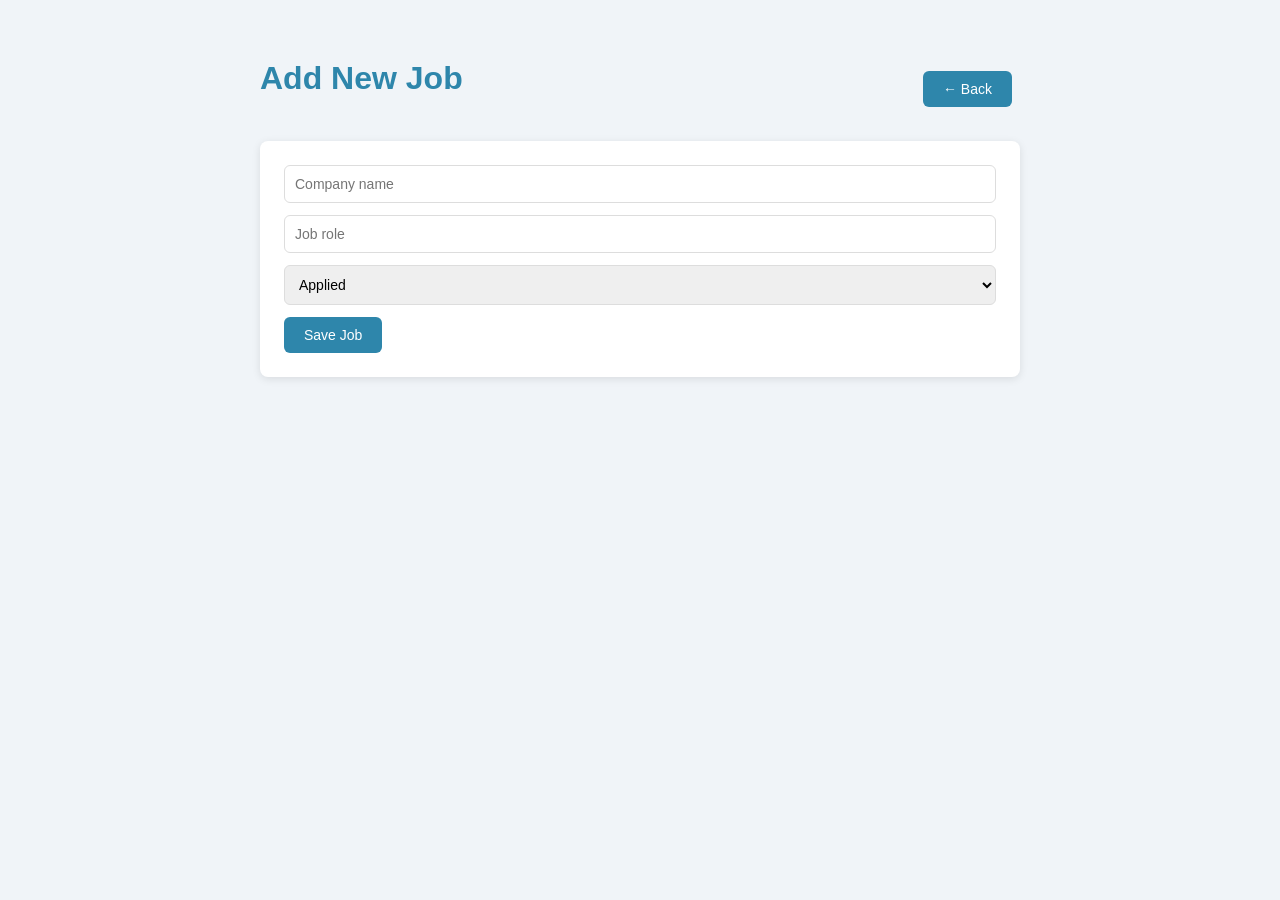
==== frontend/add-job.html @ fbddfb61 "add frontend login dashboard and add job pages" ====
<!doctype html>
<html lang="en">
  <head>
    <meta charset="UTF-8" />
    <meta name="viewport" content="width=device-width, initial-scale=1.0" />
    <title>Job Tracker — Add Job</title>
    <link rel="stylesheet" href="style.css" />
  </head>
  <body>
    <div class="container">
      <div class="nav">
        <h1>Add New Job</h1>
        <button onclick="goToDashboard()">← Back</button>
      </div>

      <div class="card">
        <input type="text" id="company" placeholder="Company name" />
        <input type="text" id="role" placeholder="Job role" />
        <select id="status">
          <option value="applied">Applied</option>
          <option value="interview">Interview</option>
          <option value="offer">Offer</option>
          <option value="rejected">Rejected</option>
        </select>
        <button onclick="addJob()">Save Job</button>
        <p id="message"></p>
      </div>
    </div>

    <script src="app.js"></script>
  </body>
</html>
---- frontend/style.css ----
* {
  margin: 0;
  padding: 0;
  box-sizing: border-box;
}

body {
  font-family: Arial, sans-serif;
  background-color: #f0f4f8;
  color: #333;
}

.container {
  max-width: 800px;
  margin: 40px auto;
  padding: 20px;
}

h1 {
  color: #2e86ab;
  margin-bottom: 20px;
}

h2 {
  color: #1a1a2e;
  margin-bottom: 16px;
}

.card {
  background: white;
  border-radius: 8px;
  padding: 24px;
  margin-bottom: 20px;
  box-shadow: 0 2px 8px rgba(0, 0, 0, 0.1);
}

input {
  width: 100%;
  padding: 10px;
  margin-bottom: 12px;
  border: 1px solid #ddd;
  border-radius: 6px;
  font-size: 14px;
}

button {
  background-color: #2e86ab;
  color: white;
  border: none;
  padding: 10px 20px;
  border-radius: 6px;
  cursor: pointer;
  font-size: 14px;
  margin-right: 8px;
}

button:hover {
  background-color: #1a6a8a;
}

button.danger {
  background-color: #e74c3c;
}

button.danger:hover {
  background-color: #c0392b;
}

.stats {
  display: flex;
  gap: 16px;
  margin-bottom: 24px;
  flex-wrap: wrap;
}

.stat-card {
  background: white;
  border-radius: 8px;
  padding: 16px 24px;
  text-align: center;
  box-shadow: 0 2px 8px rgba(0, 0, 0, 0.1);
  flex: 1;
}

.stat-card h3 {
  font-size: 32px;
  color: #2e86ab;
}

.stat-card p {
  color: #888;
  font-size: 13px;
  margin-top: 4px;
}

.job-card {
  background: white;
  border-radius: 8px;
  padding: 16px 20px;
  margin-bottom: 12px;
  box-shadow: 0 2px 8px rgba(0, 0, 0, 0.1);
  display: flex;
  justify-content: space-between;
  align-items: center;
}

.job-info h3 {
  color: #1a1a2e;
  margin-bottom: 4px;
}

.job-info p {
  color: #888;
  font-size: 13px;
}

.status {
  padding: 4px 12px;
  border-radius: 20px;
  font-size: 12px;
  font-weight: bold;
  text-transform: uppercase;
}

.status.applied {
  background: #d5f5e3;
  color: #27ae60;
}
.status.interview {
  background: #d6eaf8;
  color: #2980b9;
}
.status.offer {
  background: #fef9e7;
  color: #f39c12;
}
.status.rejected {
  background: #fadbd8;
  color: #e74c3c;
}

.error {
  color: #e74c3c;
  margin-top: 8px;
  font-size: 14px;
}
.success {
  color: #27ae60;
  margin-top: 8px;
  font-size: 14px;
}

.nav {
  display: flex;
  justify-content: space-between;
  align-items: center;
  margin-bottom: 24px;
}

select {
  padding: 10px;
  margin-bottom: 12px;
  border: 1px solid #ddd;
  border-radius: 6px;
  font-size: 14px;
  width: 100%;
}
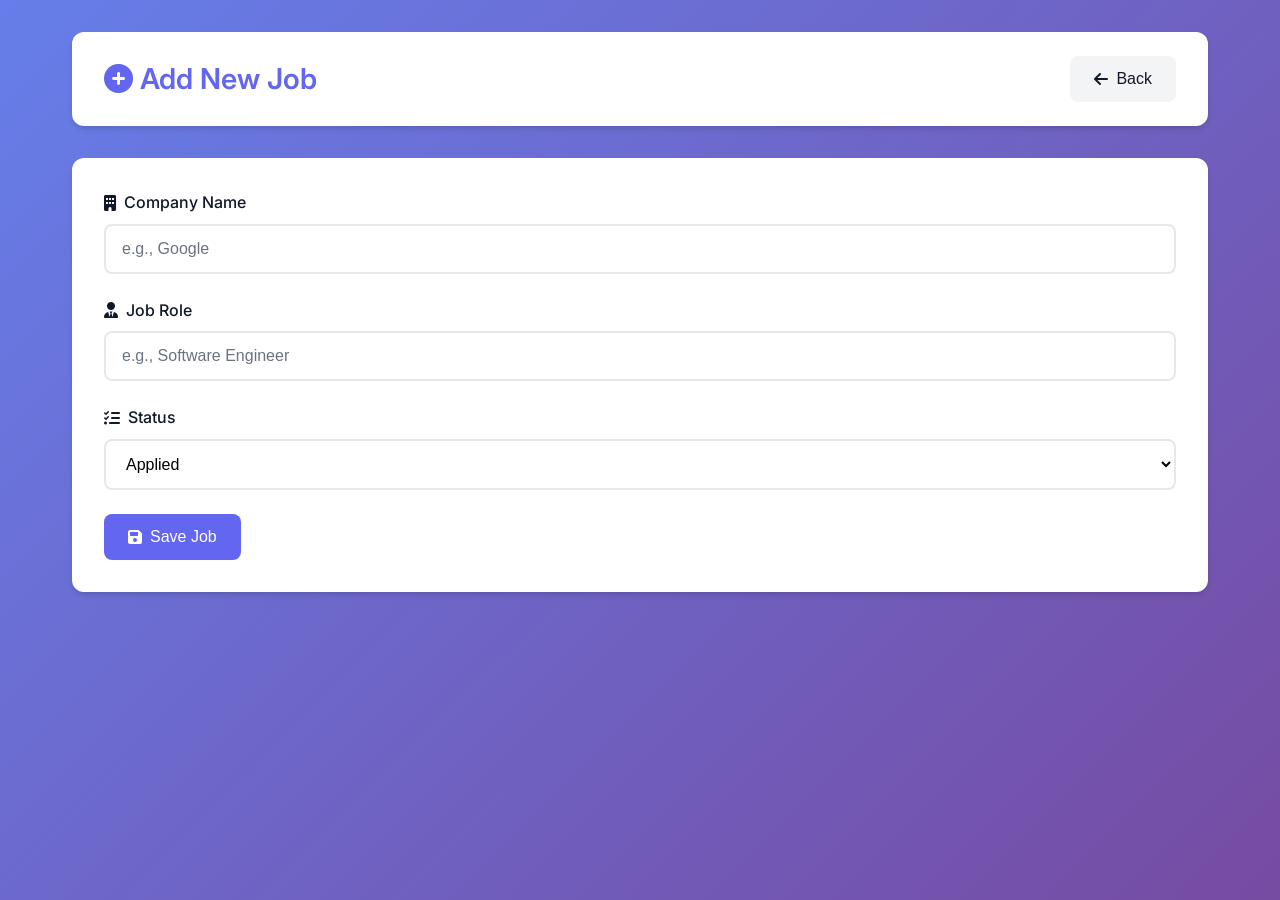
==== commit f61c81c6: "design updated" ====
--- a/frontend/add-job.html
+++ b/frontend/add-job.html
@@ -5,24 +5,64 @@
     <meta name="viewport" content="width=device-width, initial-scale=1.0" />
     <title>Job Tracker — Add Job</title>
     <link rel="stylesheet" href="style.css" />
+    <link
+      href="https://fonts.googleapis.com/css2?family=Inter:wght@300;400;500;600;700&display=swap"
+      rel="stylesheet"
+    />
+    <link
+      rel="stylesheet"
+      href="https://cdnjs.cloudflare.com/ajax/libs/font-awesome/6.0.0/css/all.min.css"
+    />
   </head>
   <body>
     <div class="container">
-      <div class="nav">
-        <h1>Add New Job</h1>
-        <button onclick="goToDashboard()">← Back</button>
-      </div>
+      <nav class="nav">
+        <h1><i class="fas fa-plus-circle"></i> Add New Job</h1>
+        <button onclick="goToDashboard()" class="secondary">
+          <i class="fas fa-arrow-left"></i> Back
+        </button>
+      </nav>
 
       <div class="card">
-        <input type="text" id="company" placeholder="Company name" />
-        <input type="text" id="role" placeholder="Job role" />
-        <select id="status">
-          <option value="applied">Applied</option>
-          <option value="interview">Interview</option>
-          <option value="offer">Offer</option>
-          <option value="rejected">Rejected</option>
-        </select>
-        <button onclick="addJob()">Save Job</button>
+        <form
+          onsubmit="
+            event.preventDefault();
+            addJob();
+          "
+        >
+          <div class="form-group">
+            <label for="company"
+              ><i class="fas fa-building"></i> Company Name</label
+            >
+            <input
+              type="text"
+              id="company"
+              placeholder="e.g., Google"
+              required
+            />
+          </div>
+          <div class="form-group">
+            <label for="role"><i class="fas fa-user-tie"></i> Job Role</label>
+            <input
+              type="text"
+              id="role"
+              placeholder="e.g., Software Engineer"
+              required
+            />
+          </div>
+          <div class="form-group">
+            <label for="status"><i class="fas fa-tasks"></i> Status</label>
+            <select id="status" required>
+              <option value="applied">Applied</option>
+              <option value="interview">Interview</option>
+              <option value="offer">Offer</option>
+              <option value="rejected">Rejected</option>
+            </select>
+          </div>
+          <button type="submit" class="primary">
+            <i class="fas fa-save"></i> Save Job
+          </button>
+        </form>
         <p id="message"></p>
       </div>
     </div>
--- a/frontend/style.css
+++ b/frontend/style.css
@@ -1,167 +1,397 @@
+/* Reset and Base Styles */
 * {
   margin: 0;
   padding: 0;
   box-sizing: border-box;
 }
 
+:root {
+  --primary-color: #6366f1;
+  --primary-dark: #4f46e5;
+  --secondary-color: #f3f4f6;
+  --accent-color: #10b981;
+  --danger-color: #ef4444;
+  --text-primary: #111827;
+  --text-secondary: #6b7280;
+  --bg-primary: #ffffff;
+  --bg-secondary: #f9fafb;
+  --shadow:
+    0 4px 6px -1px rgba(0, 0, 0, 0.1), 0 2px 4px -1px rgba(0, 0, 0, 0.06);
+  --border-radius: 12px;
+  --transition: all 0.3s ease;
+}
+
 body {
-  font-family: Arial, sans-serif;
-  background-color: #f0f4f8;
-  color: #333;
+  font-family:
+    "Inter",
+    -apple-system,
+    BlinkMacSystemFont,
+    "Segoe UI",
+    Roboto,
+    sans-serif;
+  background: linear-gradient(135deg, #667eea 0%, #764ba2 100%);
+  min-height: 100vh;
+  color: var(--text-primary);
+  line-height: 1.6;
 }
 
 .container {
+  max-width: 1200px;
+  margin: 0 auto;
+  padding: 2rem;
+  min-height: 100vh;
+}
+
+/* Header */
+.header {
+  text-align: center;
+  margin-bottom: 3rem;
+  color: white;
+}
+
+.header h1 {
+  font-size: 3rem;
+  font-weight: 700;
+  margin-bottom: 0.5rem;
+  text-shadow: 0 2px 4px rgba(0, 0, 0, 0.3);
+}
+
+.header p {
+  font-size: 1.2rem;
+  opacity: 0.9;
+}
+
+/* Navigation */
+.nav {
+  display: flex;
+  justify-content: space-between;
+  align-items: center;
+  margin-bottom: 2rem;
+  background: var(--bg-primary);
+  padding: 1.5rem 2rem;
+  border-radius: var(--border-radius);
+  box-shadow: var(--shadow);
+}
+
+.nav h1 {
+  font-size: 1.8rem;
+  font-weight: 600;
+  color: var(--primary-color);
+}
+
+.nav-buttons {
+  display: flex;
+  gap: 1rem;
+}
+
+/* Cards */
+.card {
+  background: var(--bg-primary);
+  border-radius: var(--border-radius);
+  padding: 2rem;
+  margin-bottom: 2rem;
+  box-shadow: var(--shadow);
+  transition: var(--transition);
+}
+
+.card:hover {
+  transform: translateY(-2px);
+  box-shadow:
+    0 10px 25px -3px rgba(0, 0, 0, 0.1),
+    0 4px 6px -2px rgba(0, 0, 0, 0.05);
+}
+
+.card h2 {
+  color: var(--text-primary);
+  margin-bottom: 1.5rem;
+  font-size: 1.5rem;
+  font-weight: 600;
+  display: flex;
+  align-items: center;
+  gap: 0.5rem;
+}
+
+/* Auth Container */
+.auth-container {
+  display: grid;
+  grid-template-columns: 1fr 1fr;
+  gap: 2rem;
   max-width: 800px;
-  margin: 40px auto;
-  padding: 20px;
-}
-
-h1 {
-  color: #2e86ab;
-  margin-bottom: 20px;
-}
-
-h2 {
-  color: #1a1a2e;
-  margin-bottom: 16px;
-}
-
-.card {
-  background: white;
+  margin: 0 auto;
+}
+
+@media (max-width: 768px) {
+  .auth-container {
+    grid-template-columns: 1fr;
+  }
+}
+
+/* Form Styles */
+.form-group {
+  margin-bottom: 1.5rem;
+}
+
+.form-group label {
+  display: block;
+  margin-bottom: 0.5rem;
+  font-weight: 500;
+  color: var(--text-primary);
+  display: flex;
+  align-items: center;
+  gap: 0.5rem;
+}
+
+input,
+select {
+  width: 100%;
+  padding: 0.875rem 1rem;
+  border: 2px solid #e5e7eb;
   border-radius: 8px;
-  padding: 24px;
-  margin-bottom: 20px;
-  box-shadow: 0 2px 8px rgba(0, 0, 0, 0.1);
-}
-
-input {
-  width: 100%;
-  padding: 10px;
-  margin-bottom: 12px;
-  border: 1px solid #ddd;
-  border-radius: 6px;
-  font-size: 14px;
-}
-
+  font-size: 1rem;
+  transition: var(--transition);
+  background: var(--bg-primary);
+}
+
+input:focus,
+select:focus {
+  outline: none;
+  border-color: var(--primary-color);
+  box-shadow: 0 0 0 3px rgba(99, 102, 241, 0.1);
+}
+
+input::placeholder {
+  color: var(--text-secondary);
+}
+
+/* Buttons */
 button {
-  background-color: #2e86ab;
+  background: var(--primary-color);
   color: white;
   border: none;
-  padding: 10px 20px;
-  border-radius: 6px;
+  padding: 0.875rem 1.5rem;
+  border-radius: 8px;
   cursor: pointer;
-  font-size: 14px;
-  margin-right: 8px;
+  font-size: 1rem;
+  font-weight: 500;
+  transition: var(--transition);
+  display: inline-flex;
+  align-items: center;
+  gap: 0.5rem;
+  text-decoration: none;
 }
 
 button:hover {
-  background-color: #1a6a8a;
+  background: var(--primary-dark);
+  transform: translateY(-1px);
+}
+
+button.primary {
+  background: var(--primary-color);
+}
+
+button.secondary {
+  background: var(--secondary-color);
+  color: var(--text-primary);
+}
+
+button.secondary:hover {
+  background: #e5e7eb;
 }
 
 button.danger {
-  background-color: #e74c3c;
+  background: var(--danger-color);
 }
 
 button.danger:hover {
-  background-color: #c0392b;
-}
-
+  background: #dc2626;
+}
+
+/* Stats */
 .stats {
-  display: flex;
-  gap: 16px;
-  margin-bottom: 24px;
-  flex-wrap: wrap;
+  display: grid;
+  grid-template-columns: repeat(auto-fit, minmax(200px, 1fr));
+  gap: 1.5rem;
+  margin-bottom: 3rem;
 }
 
 .stat-card {
-  background: white;
-  border-radius: 8px;
-  padding: 16px 24px;
+  background: var(--bg-primary);
+  border-radius: var(--border-radius);
+  padding: 1.5rem;
   text-align: center;
-  box-shadow: 0 2px 8px rgba(0, 0, 0, 0.1);
-  flex: 1;
+  box-shadow: var(--shadow);
+  transition: var(--transition);
+  position: relative;
+  overflow: hidden;
+}
+
+.stat-card::before {
+  content: "";
+  position: absolute;
+  top: 0;
+  left: 0;
+  right: 0;
+  height: 4px;
+  background: linear-gradient(90deg, var(--primary-color), var(--accent-color));
+}
+
+.stat-card:hover {
+  transform: translateY(-4px);
+  box-shadow:
+    0 20px 25px -5px rgba(0, 0, 0, 0.1),
+    0 10px 10px -5px rgba(0, 0, 0, 0.04);
+}
+
+.stat-icon {
+  font-size: 2rem;
+  color: var(--primary-color);
+  margin-bottom: 1rem;
 }
 
 .stat-card h3 {
-  font-size: 32px;
-  color: #2e86ab;
+  font-size: 2.5rem;
+  font-weight: 700;
+  color: var(--primary-color);
+  margin-bottom: 0.5rem;
 }
 
 .stat-card p {
-  color: #888;
-  font-size: 13px;
-  margin-top: 4px;
-}
-
+  color: var(--text-secondary);
+  font-weight: 500;
+  text-transform: uppercase;
+  letter-spacing: 0.05em;
+  font-size: 0.875rem;
+}
+
+/* Jobs Section */
+.jobs-section h2 {
+  margin-bottom: 1.5rem;
+  color: white;
+  font-size: 1.5rem;
+  display: flex;
+  align-items: center;
+  gap: 0.5rem;
+}
+
+/* Job Cards */
 .job-card {
-  background: white;
-  border-radius: 8px;
-  padding: 16px 20px;
-  margin-bottom: 12px;
-  box-shadow: 0 2px 8px rgba(0, 0, 0, 0.1);
+  background: var(--bg-primary);
+  border-radius: var(--border-radius);
+  padding: 1.5rem;
+  margin-bottom: 1rem;
+  box-shadow: var(--shadow);
   display: flex;
   justify-content: space-between;
   align-items: center;
+  transition: var(--transition);
+}
+
+.job-card:hover {
+  transform: translateY(-2px);
+  box-shadow:
+    0 10px 25px -3px rgba(0, 0, 0, 0.1),
+    0 4px 6px -2px rgba(0, 0, 0, 0.05);
 }
 
 .job-info h3 {
-  color: #1a1a2e;
-  margin-bottom: 4px;
+  color: var(--text-primary);
+  margin-bottom: 0.25rem;
+  font-size: 1.25rem;
+  font-weight: 600;
 }
 
 .job-info p {
-  color: #888;
-  font-size: 13px;
+  color: var(--text-secondary);
+  font-size: 0.875rem;
+}
+
+.job-actions {
+  display: flex;
+  align-items: center;
+  gap: 1rem;
 }
 
 .status {
-  padding: 4px 12px;
+  padding: 0.375rem 0.75rem;
   border-radius: 20px;
-  font-size: 12px;
-  font-weight: bold;
+  font-size: 0.75rem;
+  font-weight: 600;
   text-transform: uppercase;
+  letter-spacing: 0.05em;
+  margin-right: 1rem;
 }
 
 .status.applied {
-  background: #d5f5e3;
-  color: #27ae60;
+  background: #dcfce7;
+  color: #166534;
 }
 .status.interview {
-  background: #d6eaf8;
-  color: #2980b9;
+  background: #dbeafe;
+  color: #1e40af;
 }
 .status.offer {
-  background: #fef9e7;
-  color: #f39c12;
+  background: #fef3c7;
+  color: #92400e;
 }
 .status.rejected {
-  background: #fadbd8;
-  color: #e74c3c;
-}
-
+  background: #fee2e2;
+  color: #991b1b;
+}
+
+/* Messages */
 .error {
-  color: #e74c3c;
-  margin-top: 8px;
-  font-size: 14px;
-}
+  color: var(--danger-color);
+  margin-top: 1rem;
+  font-size: 0.875rem;
+  font-weight: 500;
+}
+
 .success {
-  color: #27ae60;
-  margin-top: 8px;
-  font-size: 14px;
-}
-
-.nav {
-  display: flex;
-  justify-content: space-between;
-  align-items: center;
-  margin-bottom: 24px;
-}
-
-select {
-  padding: 10px;
-  margin-bottom: 12px;
-  border: 1px solid #ddd;
-  border-radius: 6px;
-  font-size: 14px;
-  width: 100%;
-}
+  color: var(--accent-color);
+  margin-top: 1rem;
+  font-size: 0.875rem;
+  font-weight: 500;
+}
+
+@media (max-width: 768px) {
+  .container {
+    padding: 1rem;
+  }
+
+  .nav {
+    flex-direction: column;
+    gap: 1rem;
+    text-align: center;
+  }
+
+  .nav-buttons {
+    width: 100%;
+    justify-content: center;
+  }
+
+  .job-card {
+    flex-direction: column;
+    align-items: flex-start;
+    gap: 1rem;
+  }
+
+  .job-actions {
+    width: 100%;
+    justify-content: space-between;
+  }
+
+  .header h1 {
+    font-size: 2rem;
+  }
+}
+
+/* No Jobs Message */
+.no-jobs {
+  text-align: center;
+  color: var(--text-secondary);
+  padding: 3rem 1rem;
+  font-size: 1.1rem;
+  background: var(--bg-primary);
+  border-radius: var(--border-radius);
+  margin-top: 1rem;
+}
